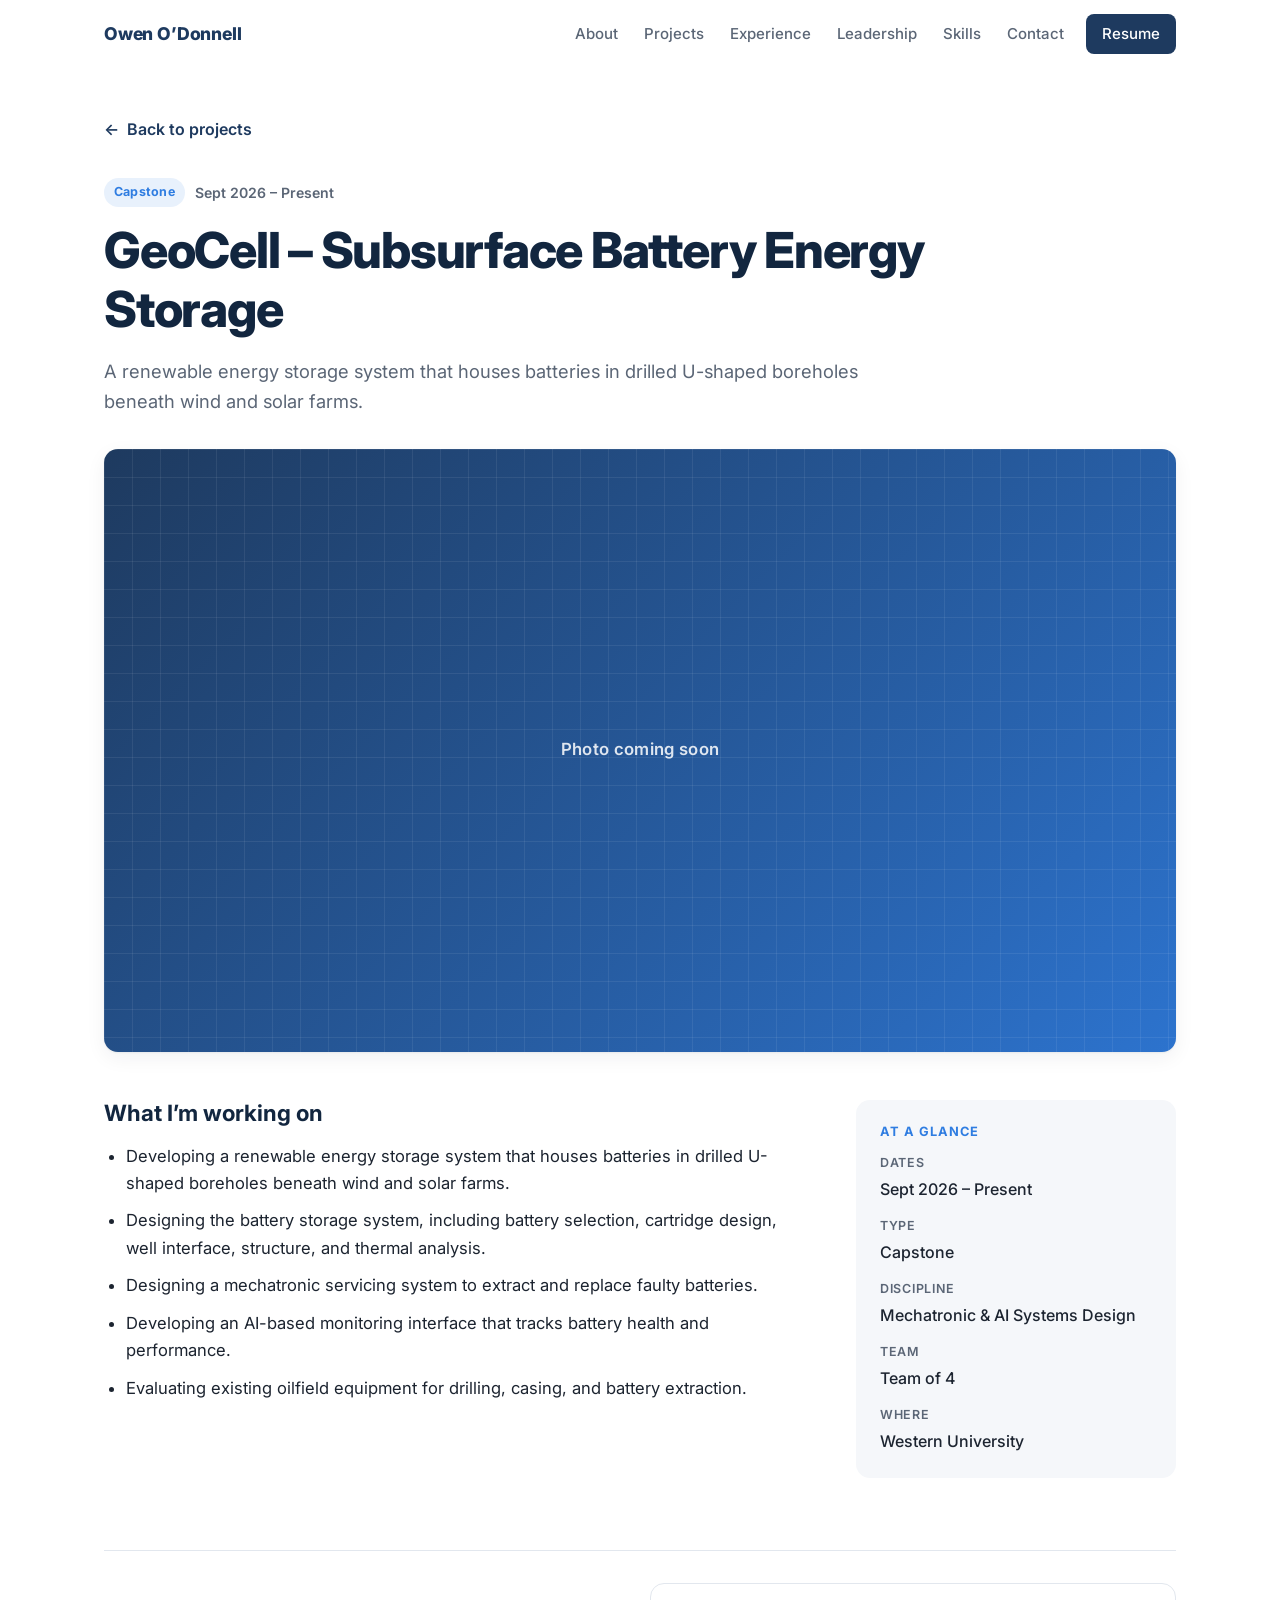
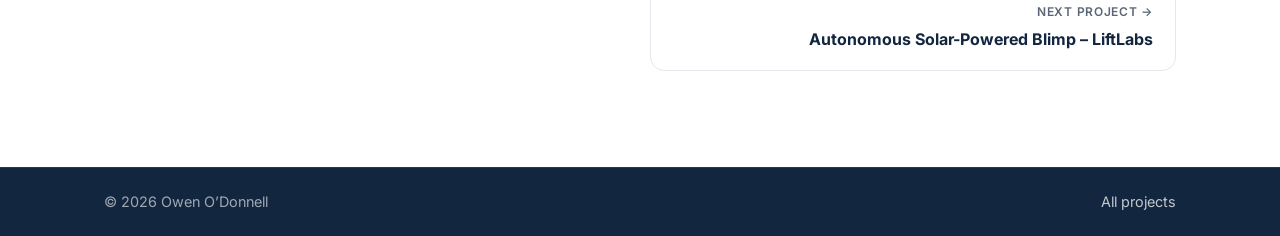
==== projects/geocell.html @ 009f23e2 "Redesign: robot-arm intro, project pages, experience timeline - Animated robot arm intro that spells" ====
<!DOCTYPE html>
<html lang="en">
<head>
  <meta charset="UTF-8">
  <meta name="viewport" content="width=device-width, initial-scale=1, viewport-fit=cover">
  <title>GeoCell – Subsurface Battery Energy Storage | Owen O’Donnell</title>
  <meta name="description" content="GeoCell: a renewable energy storage system that houses batteries in drilled U-shaped boreholes beneath wind and solar farms. Capstone project at Western University.">
  <link rel="canonical" href="https://owenodonnell.ca/projects/geocell.html">
  <link rel="icon" href="data:image/svg+xml,%3Csvg xmlns='http://www.w3.org/2000/svg' viewBox='0 0 64 64'%3E%3Crect width='64' height='64' rx='14' fill='%231e3a5f'/%3E%3Ctext x='50%25' y='54%25' dominant-baseline='middle' text-anchor='middle' font-family='Arial,sans-serif' font-weight='700' font-size='28' fill='%23fff'%3EO%3C/text%3E%3C/svg%3E">
  <link rel="preconnect" href="https://fonts.googleapis.com">
  <link rel="preconnect" href="https://fonts.gstatic.com" crossorigin>
  <link href="https://fonts.googleapis.com/css2?family=Inter:wght@400;500;600;700;800&display=swap" rel="stylesheet">
  <link rel="stylesheet" href="../styles.css">
  <script>document.documentElement.classList.add("js");</script>
</head>
<body>
  <a class="skip-link" href="#main">Skip to content</a>

  <header class="site-header">
    <nav class="nav container" aria-label="Primary">
      <a href="../index.html" class="nav-logo">Owen O’Donnell</a>
      <button class="nav-toggle" aria-expanded="false" aria-controls="nav-links" aria-label="Toggle menu">
        <span></span><span></span><span></span>
      </button>
      <ul class="nav-links" id="nav-links">
        <li><a href="../index.html#about">About</a></li>
        <li><a href="../index.html#projects">Projects</a></li>
        <li><a href="../index.html#experience">Experience</a></li>
        <li><a href="../index.html#leadership">Leadership</a></li>
        <li><a href="../index.html#skills">Skills</a></li>
        <li><a href="../index.html#contact">Contact</a></li>
        <li><a href="../resume.pdf" class="nav-cta" target="_blank" rel="noopener">Resume</a></li>
      </ul>
    </nav>
  </header>

  <main id="main" class="project-page">
    <div class="container">
      <a class="back-link" href="../index.html#projects"><span class="arrow" aria-hidden="true">←</span> Back to projects</a>

      <header class="project-head">
        <p class="eyebrow"><span class="badge">Capstone</span><span class="date">Sept 2026 – Present</span></p>
        <h1>GeoCell – Subsurface Battery Energy Storage</h1>
        <p class="lede">A renewable energy storage system that houses batteries in drilled U-shaped boreholes beneath wind and solar farms.</p>
      </header>

      <!-- Add a photo at images/geocell.jpg -->
      <div class="project-media project-hero-media">
        <img src="../images/geocell.jpg" alt="GeoCell subsurface battery energy storage project">
        <span class="placeholder-label">Photo coming soon</span>
      </div>

      <div class="project-detail-grid">
        <section class="project-detail-main">
          <h2>What I’m working on</h2>
          <ul>
            <li>Developing a renewable energy storage system that houses batteries in drilled U-shaped boreholes beneath wind and solar farms.</li>
            <li>Designing the battery storage system, including battery selection, cartridge design, well interface, structure, and thermal analysis.</li>
            <li>Designing a mechatronic servicing system to extract and replace faulty batteries.</li>
            <li>Developing an AI-based monitoring interface that tracks battery health and performance.</li>
            <li>Evaluating existing oilfield equipment for drilling, casing, and battery extraction.</li>
          </ul>
        </section>
        <aside class="project-facts">
          <h2>At a glance</h2>
          <dl>
            <div><dt>Dates</dt><dd>Sept 2026 – Present</dd></div>
            <div><dt>Type</dt><dd>Capstone</dd></div>
            <div><dt>Discipline</dt><dd>Mechatronic &amp; AI Systems Design</dd></div>
            <div><dt>Team</dt><dd>Team of 4</dd></div>
            <div><dt>Where</dt><dd>Western University</dd></div>
          </dl>
        </aside>
      </div>

      <nav class="project-pager" aria-label="More projects">
        <a class="pager-link next" href="liftlabs.html">
          <small>Next project →</small>
          <span>Autonomous Solar-Powered Blimp – LiftLabs</span>
        </a>
      </nav>
    </div>
  </main>

  <footer class="site-footer">
    <div class="container footer-inner">
      <p>&copy; <span id="year"></span> Owen O’Donnell</p>
      <a href="../index.html#projects">All projects</a>
    </div>
  </footer>

  <script src="../script.js"></script>
</body>
</html>
---- styles.css ----
/* ===== Tokens ===== */
:root {
  --navy: #1e3a5f;
  --navy-deep: #12263f;
  --ink: #0b1626;
  --accent: #2f7de1;
  --accent-bright: #4f9cf5;
  --accent-soft: #e8f1fc;
  --text: #1c2430;
  --muted: #5b6676;
  --bg: #ffffff;
  --bg-alt: #f5f7fa;
  --border: #e2e7ee;
  --radius: 14px;
  --shadow: 0 1px 2px rgba(16, 32, 56, 0.06), 0 6px 20px rgba(16, 32, 56, 0.06);
  --shadow-hover: 0 2px 4px rgba(16, 32, 56, 0.08), 0 14px 34px rgba(16, 32, 56, 0.12);
  --header-h: 68px;
  --max-w: 1120px;
  --mono: "JetBrains Mono", ui-monospace, "SFMono-Regular", Consolas, monospace;
}

/* ===== Base ===== */
*, *::before, *::after { box-sizing: border-box; }

html {
  scroll-behavior: smooth;
  scroll-padding-top: calc(var(--header-h) + 8px);
}

@media (prefers-reduced-motion: reduce) {
  html { scroll-behavior: auto; }
  *, *::before, *::after { transition: none !important; animation: none !important; }
}

body {
  margin: 0;
  font-family: "Inter", system-ui, -apple-system, "Segoe UI", Roboto, Arial, sans-serif;
  font-size: 1rem;
  line-height: 1.65;
  color: var(--text);
  background: var(--bg);
  -webkit-font-smoothing: antialiased;
}

img { max-width: 100%; display: block; }
a { color: var(--accent); text-decoration: none; }
a:hover { text-decoration: underline; }
h1, h2, h3 { line-height: 1.2; margin: 0; color: var(--navy-deep); }
ul { margin: 0; }

.container {
  width: 100%;
  max-width: var(--max-w);
  margin: 0 auto;
  padding-inline: 24px;
}

.sr-only {
  position: absolute !important;
  width: 1px; height: 1px;
  padding: 0; margin: -1px;
  overflow: hidden; clip: rect(0 0 0 0);
  white-space: nowrap; border: 0;
}

.skip-link {
  position: absolute;
  left: -999px;
  top: 8px;
  background: var(--navy);
  color: #fff;
  padding: 8px 14px;
  border-radius: 8px;
  z-index: 300;
}
.skip-link:focus { left: 8px; }

:focus-visible { outline: 3px solid var(--accent); outline-offset: 3px; border-radius: 4px; }

/* ===== Header / Nav ===== */
.site-header {
  position: fixed;
  top: 0; left: 0; right: 0;
  z-index: 100;
  padding-top: env(safe-area-inset-top, 0px);
  background: rgba(255, 255, 255, 0.88);
  backdrop-filter: saturate(180%) blur(12px);
  -webkit-backdrop-filter: saturate(180%) blur(12px);
  border-bottom: 1px solid transparent;
  transition: border-color 0.2s, box-shadow 0.2s, transform 0.35s ease, visibility 0.35s;
}
.site-header.scrolled {
  border-bottom-color: var(--border);
  box-shadow: 0 2px 12px rgba(16, 32, 56, 0.05);
}
/* On the home page the header stays out of the way until the intro is scrolled past */
html.js .has-intro .site-header:not(.is-visible) {
  transform: translateY(-105%);
  visibility: hidden;
}

.nav {
  height: var(--header-h);
  display: flex;
  align-items: center;
  justify-content: space-between;
}

.nav-logo {
  font-weight: 800;
  font-size: 1.1rem;
  color: var(--navy);
  letter-spacing: -0.01em;
}
.nav-logo:hover { text-decoration: none; }

.nav-links {
  list-style: none;
  display: flex;
  align-items: center;
  gap: 2px;
  padding: 0;
}
.nav-links a {
  display: block;
  padding: 8px 12px;
  border-radius: 8px;
  color: var(--muted);
  font-weight: 500;
  font-size: 0.94rem;
  transition: color 0.15s, background 0.15s;
}
.nav-links a:hover { color: var(--navy); background: var(--bg-alt); text-decoration: none; }
.nav-links a.active { color: var(--accent); background: var(--accent-soft); }
.nav-links a.nav-cta {
  margin-left: 8px;
  color: #fff;
  background: var(--navy);
  padding: 8px 16px;
}
.nav-links a.nav-cta:hover { background: var(--navy-deep); color: #fff; }

.nav-toggle {
  display: none;
  width: 44px;
  height: 44px;
  border: 0;
  background: transparent;
  cursor: pointer;
  padding: 10px;
  flex-direction: column;
  justify-content: center;
  gap: 5px;
}
.nav-toggle span {
  display: block;
  height: 2px;
  background: var(--navy);
  border-radius: 2px;
  transition: transform 0.25s, opacity 0.2s;
}
.nav-toggle[aria-expanded="true"] span:nth-child(1) { transform: translateY(7px) rotate(45deg); }
.nav-toggle[aria-expanded="true"] span:nth-child(2) { opacity: 0; }
.nav-toggle[aria-expanded="true"] span:nth-child(3) { transform: translateY(-7px) rotate(-45deg); }

/* ===== Buttons ===== */
.btn {
  display: inline-flex;
  align-items: center;
  justify-content: center;
  gap: 8px;
  padding: 12px 24px;
  border-radius: 10px;
  font-weight: 600;
  font-size: 0.98rem;
  border: 2px solid transparent;
  cursor: pointer;
  transition: transform 0.15s, box-shadow 0.15s, background 0.15s, color 0.15s, border-color 0.15s;
}
.btn:hover { text-decoration: none; transform: translateY(-2px); }
.btn-primary { background: var(--navy); color: #fff; box-shadow: 0 6px 18px rgba(30, 58, 95, 0.25); }
.btn-primary:hover { background: var(--navy-deep); }
.btn-outline { border-color: var(--navy); color: var(--navy); background: transparent; }
.btn-outline:hover { background: var(--navy); color: #fff; }
.btn-light { background: #fff; color: var(--navy); }
.btn-light:hover { box-shadow: 0 8px 20px rgba(0, 0, 0, 0.2); }
.btn-small {
  padding: 9px 16px;
  font-size: 0.9rem;
  border-color: var(--border);
  color: var(--navy);
  background: var(--bg);
}
.btn-small:hover { border-color: var(--navy); background: var(--navy); color: #fff; }

/* ===== Intro ===== */
.intro {
  position: relative;
  height: 100vh;
  height: 100svh;
  min-height: 540px;
  display: flex;
  flex-direction: column;
  overflow: hidden;
  color: #dbe6f4;
  background-color: var(--ink);
  background-image:
    radial-gradient(1000px 600px at 50% 35%, rgba(79, 156, 245, 0.10), transparent 70%),
    linear-gradient(rgba(143, 179, 224, 0.055) 1px, transparent 1px),
    linear-gradient(90deg, rgba(143, 179, 224, 0.055) 1px, transparent 1px);
  background-size: auto, 40px 40px, 40px 40px;
  background-position: center, center, center;
}

.intro-stage {
  position: relative;
  flex: 1;
  min-height: 0;
  padding: calc(56px + env(safe-area-inset-top, 0px)) 16px 0;
  display: flex;
}
#intro-svg { width: 100%; height: 100%; display: block; overflow: visible; }

.intro-fallback { display: none; }
html:not(.js) .intro-fallback {
  display: flex;
  flex-direction: column;
  justify-content: center;
  align-items: center;
  text-align: center;
  width: 100%;
}
html:not(.js) #intro-svg { display: none; }
.intro-fallback-name { font-size: clamp(2.6rem, 8vw, 5rem); font-weight: 800; color: #f2f6fb; margin: 0; letter-spacing: -0.02em; }
.intro-fallback-tag { color: #9fb6d3; margin: 12px 0 0; }

.intro-footer {
  flex: 0 0 auto;
  height: calc(118px + env(safe-area-inset-bottom, 0px));
  padding-bottom: env(safe-area-inset-bottom, 0px);
  display: flex;
  flex-direction: column;
  align-items: center;
  justify-content: center;
  gap: 10px;
  opacity: 0;
  transform: translateY(10px);
  pointer-events: none;
  transition: opacity 0.8s ease 0.5s, transform 0.8s ease 0.5s;
}
html:not(.js) .intro-footer,
.intro.is-done .intro-footer { opacity: 1; transform: none; pointer-events: auto; }

.intro-enter {
  display: inline-flex;
  align-items: center;
  padding: 11px 34px;
  border-radius: 999px;
  border: 1.5px solid rgba(159, 192, 236, 0.55);
  color: #eef4fb;
  font-weight: 600;
  letter-spacing: 0.14em;
  text-transform: uppercase;
  font-size: 0.82rem;
  transition: background 0.2s, border-color 0.2s, color 0.2s;
}
.intro-enter:hover { background: #eef4fb; color: var(--ink); border-color: #eef4fb; text-decoration: none; }
.intro-scroll {
  font-family: var(--mono);
  font-size: 0.72rem;
  letter-spacing: 0.2em;
  text-transform: uppercase;
  color: #6f8fb8;
  display: inline-flex;
  align-items: center;
  gap: 8px;
}
.chev {
  width: 8px; height: 8px;
  border-right: 1.5px solid currentColor;
  border-bottom: 1.5px solid currentColor;
  transform: rotate(45deg);
  animation: chev 1.6s ease-in-out infinite;
}
@keyframes chev {
  0%, 100% { transform: translateY(-2px) rotate(45deg); opacity: 0.5; }
  50% { transform: translateY(3px) rotate(45deg); opacity: 1; }
}

.intro-ctrl {
  position: absolute;
  z-index: 5;
  top: calc(18px + env(safe-area-inset-top, 0px));
  right: 18px;
  font: 500 0.78rem/1 var(--mono);
  letter-spacing: 0.08em;
  text-transform: uppercase;
  color: #9fb6d3;
  background: rgba(13, 27, 46, 0.6);
  border: 1px solid rgba(111, 143, 184, 0.35);
  border-radius: 999px;
  padding: 9px 14px;
  cursor: pointer;
  transition: color 0.2s, border-color 0.2s, opacity 0.3s;
}
.intro-ctrl:hover { color: #fff; border-color: rgba(159, 192, 236, 0.8); }
html:not(.js) .intro-ctrl { display: none; }
.intro.is-done .intro-skip { opacity: 0; pointer-events: none; }

.intro-hud {
  position: absolute;
  z-index: 4;
  top: calc(18px + env(safe-area-inset-top, 0px));
  left: 18px;
  font: 400 0.7rem/1.7 var(--mono);
  color: #5f7fa8;
  letter-spacing: 0.04em;
  pointer-events: none;
  transition: opacity 0.6s;
}
.intro-hud > div { display: flex; gap: 10px; }
.intro-hud .hud-title { color: #8fb3e0; margin-bottom: 4px; letter-spacing: 0.1em; }
.intro-hud .hud-k { width: 3.4em; color: #3f5f88; }
html:not(.js) .intro-hud { display: none; }

/* SVG parts */
.arm-link { fill: #172a44; stroke: #6d93c4; stroke-width: 1.5; }
.arm-link-center { stroke: #33557f; stroke-width: 1; stroke-dasharray: 3 6; }
.arm-joint { fill: var(--ink); stroke: #9cc0ec; stroke-width: 2; }
.arm-joint-core { fill: var(--accent-bright); }
.arm-body { fill: #1d3352; stroke: #6d93c4; stroke-width: 1.5; }
.arm-finger { fill: #c9d6e6; }
.arm-rail { fill: #13233a; stroke: #2f4b70; stroke-width: 1.5; }
.arm-tick { stroke: #2f4b70; stroke-width: 1; }
.arm-bolt { fill: #6d93c4; }
.tray-line { stroke: #2f4b70; stroke-width: 1.5; }
.tray-tick { stroke: #2f4b70; stroke-width: 1; }
.tray-label, .rail-label { font-family: var(--mono); font-size: 12px; fill: #3f5f88; letter-spacing: 0.12em; }
.tray-group { transition: opacity 1s ease; }
.intro.is-done .tray-group { opacity: 0.25; }

.intro-letter {
  font-family: "Inter", system-ui, -apple-system, "Segoe UI", Roboto, Arial, sans-serif;
  font-weight: 700;
  fill: #f2f6fb;
}
.intro-tagline {
  font-family: "Inter", system-ui, -apple-system, "Segoe UI", Roboto, Arial, sans-serif;
  font-weight: 500;
  fill: #9fb6d3;
  letter-spacing: 0.02em;
  opacity: 0;
  transition: opacity 0.9s ease 0.25s;
}
.intro.is-done .intro-tagline { opacity: 1; }
.intro-underline {
  stroke: var(--accent-bright);
  stroke-width: 2;
  stroke-dasharray: 1;
  stroke-dashoffset: 1;
  transition: stroke-dashoffset 0.9s cubic-bezier(.6, 0, .2, 1);
}
.intro-underline-tick { stroke: var(--accent-bright); stroke-width: 2; opacity: 0; transition: opacity 0.4s ease 0.7s; }
.intro.is-done .intro-underline { stroke-dashoffset: 0; }
.intro.is-done .intro-underline-tick { opacity: 1; }

/* ===== Sections ===== */
.section { padding-block: 96px; }
.section-alt { background: var(--bg-alt); }

.section-title {
  font-size: clamp(1.8rem, 4vw, 2.4rem);
  font-weight: 800;
  letter-spacing: -0.02em;
  margin-bottom: 44px;
  position: relative;
  padding-bottom: 14px;
}
.section-title::after {
  content: "";
  position: absolute;
  left: 0;
  bottom: 0;
  width: 52px;
  height: 4px;
  border-radius: 4px;
  background: var(--accent);
}

.date { font-size: 0.88rem; font-weight: 600; color: var(--muted); white-space: nowrap; }
.org { margin: 4px 0 0; color: var(--muted); font-style: italic; }

/* ===== About ===== */
.about-grid {
  display: grid;
  grid-template-columns: 1.2fr 1fr;
  gap: 48px;
  align-items: start;
}
.about-text p { margin: 0 0 18px; font-size: 1.08rem; }
.availability {
  display: inline-flex;
  align-items: center;
  gap: 10px;
  padding: 10px 16px;
  border-radius: 10px;
  background: #e9f7ef;
  border: 1px solid #bfe6cf;
  color: #17653a;
  font-weight: 600;
  font-size: 1rem !important;
}
.pulse {
  position: relative;
  width: 10px; height: 10px;
  border-radius: 50%;
  background: #22a35a;
  flex: 0 0 auto;
}
.pulse::after {
  content: "";
  position: absolute;
  inset: 0;
  border-radius: 50%;
  background: #22a35a;
  animation: pulse 2s ease-out infinite;
}
@keyframes pulse {
  0% { transform: scale(1); opacity: 0.6; }
  100% { transform: scale(2.6); opacity: 0; }
}
.about-actions { display: flex; flex-wrap: wrap; gap: 12px; margin-top: 26px; }
.about-facts { display: grid; gap: 20px; }
.fact-card {
  background: var(--bg);
  border: 1px solid var(--border);
  border-radius: var(--radius);
  padding: 24px;
  box-shadow: var(--shadow);
}
.fact-card h3 {
  font-size: 0.8rem;
  text-transform: uppercase;
  letter-spacing: 0.08em;
  color: var(--accent);
  margin-bottom: 10px;
}
.fact-card p { margin: 0 0 6px; }
.fact-card ul { padding-left: 18px; margin-top: 8px; color: var(--muted); }
.fact-card li + li { margin-top: 4px; }

/* ===== Projects (horizontal row) ===== */
.section-head {
  display: flex;
  justify-content: space-between;
  align-items: flex-end;
  gap: 16px;
  margin-bottom: 44px;
}
.section-head .section-title { margin-bottom: 0; }
.scroll-btns { display: flex; gap: 10px; }
.scroll-btn {
  width: 46px; height: 46px;
  border-radius: 50%;
  border: 1px solid var(--border);
  background: var(--bg);
  box-shadow: var(--shadow);
  display: grid;
  place-items: center;
  cursor: pointer;
  transition: background 0.15s, border-color 0.15s, opacity 0.2s, transform 0.15s;
}
.scroll-btn svg { width: 20px; height: 20px; fill: none; stroke: var(--navy); stroke-width: 2.2; stroke-linecap: round; stroke-linejoin: round; }
.scroll-btn:hover:not(:disabled) { background: var(--navy); border-color: var(--navy); transform: translateY(-1px); }
.scroll-btn:hover:not(:disabled) svg { stroke: #fff; }
.scroll-btn:disabled { opacity: 0.35; cursor: default; box-shadow: none; }

.project-track-wrap { position: relative; }
.project-track {
  --gutter: max(24px, calc((100vw - var(--max-w)) / 2 + 24px));
  display: flex;
  gap: 24px;
  overflow-x: auto;
  overscroll-behavior-x: contain;
  scroll-snap-type: x mandatory;
  scroll-padding-inline: var(--gutter);
  padding: 8px var(--gutter) 28px;
  scrollbar-width: none;
}
.project-track::-webkit-scrollbar { display: none; }
.project-track:focus-visible { outline-offset: -3px; }

.project-card {
  flex: 0 0 clamp(280px, 31vw, 360px);
  scroll-snap-align: start;
  display: flex;
  flex-direction: column;
  background: var(--bg);
  border: 1px solid var(--border);
  border-radius: var(--radius);
  overflow: hidden;
  box-shadow: var(--shadow);
  transition: transform 0.2s, box-shadow 0.2s;
}
.project-card:hover { transform: translateY(-4px); box-shadow: var(--shadow-hover); }

.project-media {
  position: relative;
  aspect-ratio: 16 / 10;
  background: linear-gradient(135deg, rgba(30, 58, 95, 0.95), rgba(47, 125, 225, 0.85)), var(--navy);
  overflow: hidden;
}
.project-media img {
  width: 100%;
  height: 100%;
  object-fit: cover;
  position: relative;
  z-index: 1;
}
.project-media .placeholder-label {
  position: absolute;
  inset: 0;
  display: flex;
  align-items: center;
  justify-content: center;
  color: rgba(255, 255, 255, 0.85);
  font-weight: 600;
  font-size: 0.95rem;
  letter-spacing: 0.02em;
  background-image:
    linear-gradient(rgba(255, 255, 255, 0.07) 1px, transparent 1px),
    linear-gradient(90deg, rgba(255, 255, 255, 0.07) 1px, transparent 1px);
  background-size: 28px 28px;
}
.project-media:not(.is-placeholder) .placeholder-label { display: none; }
.project-media.is-placeholder img { display: none; }

.project-body { padding: 22px 24px 24px; display: flex; flex-direction: column; gap: 10px; flex: 1; }
.project-meta { display: flex; align-items: center; justify-content: space-between; gap: 12px; flex-wrap: wrap; }
.project-body h3 { font-size: 1.15rem; }
.project-summary { margin: 0 0 6px; color: var(--muted); font-size: 0.95rem; flex: 1; }
.project-body .btn { align-self: flex-start; }

.badge {
  display: inline-block;
  padding: 4px 10px;
  border-radius: 999px;
  background: var(--accent-soft);
  color: var(--accent);
  font-size: 0.78rem;
  font-weight: 700;
  letter-spacing: 0.02em;
}
.badge-award { background: #fff4dc; color: #a46a00; }

/* ===== Experience with sticky timeline ===== */
.exp-layout {
  display: grid;
  grid-template-columns: 200px 1fr;
  gap: 48px;
  align-items: start;
}
.exp-rail {
  position: sticky;
  top: calc(var(--header-h) + 48px);
  padding-block: 8px;
}
.exp-track {
  position: relative;
  height: min(380px, 52vh);
  margin-left: 8px;
  border-left: 2px solid var(--border);
}
.exp-fill {
  position: absolute;
  left: -2px;
  top: 0;
  width: 2px;
  height: calc(var(--fill, 0) * 100%);
  background: var(--accent);
  transition: height 0.12s linear;
}
.exp-node {
  position: absolute;
  left: -1px;
  top: calc(var(--pos) * 100%);
  transform: translateY(-50%);
  display: flex;
  align-items: center;
  gap: 16px;
}
.exp-dot {
  flex: 0 0 auto;
  width: 16px; height: 16px;
  margin-left: -8px;
  border-radius: 50%;
  background: var(--bg);
  border: 2px solid var(--border);
  transition: border-color 0.3s, background 0.3s, transform 0.3s, box-shadow 0.3s;
}
.exp-node-label { display: flex; flex-direction: column; line-height: 1.3; color: var(--muted); transition: color 0.3s; }
.exp-node-label strong { font-size: 1.05rem; color: #9aa5b4; transition: color 0.3s; }
.exp-node-label span { font-size: 0.85rem; }
.exp-node.reached .exp-dot { border-color: var(--accent); }
.exp-node.active .exp-dot {
  background: var(--accent);
  border-color: var(--accent);
  transform: scale(1.25);
  box-shadow: 0 0 0 6px rgba(47, 125, 225, 0.15);
}
.exp-node.reached .exp-node-label strong { color: var(--navy); }
.exp-node.active .exp-node-label { color: var(--text); }
.exp-node.active .exp-node-label strong { color: var(--accent); }

.exp-list { display: grid; gap: 28px; }
.exp-card, .lead-card {
  background: var(--bg);
  border: 1px solid var(--border);
  border-radius: var(--radius);
  padding: 26px 28px;
  box-shadow: var(--shadow);
}
.exp-card { transition: border-color 0.3s, box-shadow 0.3s; }
.exp-card.active { border-color: rgba(47, 125, 225, 0.45); box-shadow: var(--shadow-hover); }
.exp-head {
  display: flex;
  justify-content: space-between;
  align-items: flex-start;
  gap: 16px;
  margin-bottom: 14px;
}
.exp-head.stacked { flex-direction: column; gap: 6px; }
.exp-head h3 { font-size: 1.15rem; }
.exp-card ul, .lead-card ul { padding-left: 20px; }
.exp-card li + li, .lead-card li + li { margin-top: 6px; }

/* ===== Leadership ===== */
.leadership-grid {
  display: grid;
  grid-template-columns: repeat(2, 1fr);
  gap: 28px;
}

/* ===== Skills ===== */
.skills-grid {
  display: grid;
  grid-template-columns: repeat(3, 1fr);
  gap: 28px;
}
.skill-group {
  background: var(--bg-alt);
  border-radius: var(--radius);
  padding: 26px;
}
.skill-group h3 { font-size: 1.05rem; margin-bottom: 16px; }
.chips {
  list-style: none;
  padding: 0;
  display: flex;
  flex-wrap: wrap;
  gap: 8px;
}
.chips li {
  padding: 6px 12px;
  border-radius: 8px;
  background: var(--bg);
  border: 1px solid var(--border);
  font-size: 0.9rem;
  font-weight: 500;
  color: var(--navy);
}

/* ===== Contact ===== */
.section-dark {
  background: linear-gradient(135deg, var(--navy-deep), var(--navy));
  color: #fff;
}
.section-dark .section-title { color: #fff; }
.contact-inner { text-align: center; }
.contact-inner .section-title { display: inline-block; }
.contact-inner .section-title::after { left: 50%; transform: translateX(-50%); background: #7fb3f5; }
.contact-lead { margin: -16px auto 36px; max-width: 540px; color: rgba(255, 255, 255, 0.8); font-size: 1.08rem; }
.contact-links {
  display: flex;
  justify-content: center;
  flex-wrap: wrap;
  gap: 20px;
  margin-bottom: 36px;
}
.contact-card {
  display: flex;
  flex-direction: column;
  align-items: center;
  gap: 6px;
  min-width: 260px;
  padding: 26px 30px;
  border-radius: var(--radius);
  background: rgba(255, 255, 255, 0.08);
  border: 1px solid rgba(255, 255, 255, 0.15);
  color: #fff;
  transition: background 0.2s, transform 0.2s;
}
.contact-card:hover { background: rgba(255, 255, 255, 0.14); transform: translateY(-3px); text-decoration: none; }
.contact-card svg { width: 28px; height: 28px; fill: #7fb3f5; margin-bottom: 4px; }
.contact-label { font-size: 0.8rem; text-transform: uppercase; letter-spacing: 0.1em; color: rgba(255, 255, 255, 0.65); }
.contact-value { font-weight: 600; font-size: 1.05rem; word-break: break-word; }

/* ===== Footer ===== */
.site-footer {
  background: var(--navy-deep);
  color: rgba(255, 255, 255, 0.6);
  font-size: 0.9rem;
  border-top: 1px solid rgba(255, 255, 255, 0.08);
}
.footer-inner {
  display: flex;
  justify-content: space-between;
  align-items: center;
  padding-block: 22px calc(22px + env(safe-area-inset-bottom, 0px));
  flex-wrap: wrap;
  gap: 10px;
}
.footer-inner p { margin: 0; }
.site-footer a { color: rgba(255, 255, 255, 0.75); }

/* ===== Project detail pages ===== */
.project-page { padding-top: calc(var(--header-h) + env(safe-area-inset-top, 0px)); }
.project-page .container { padding-block: 40px 96px; }
.back-link {
  display: inline-flex;
  align-items: center;
  gap: 8px;
  font-weight: 600;
  color: var(--navy);
  padding: 8px 14px 8px 10px;
  margin-left: -10px;
  border-radius: 8px;
  transition: background 0.15s;
}
.back-link:hover { background: var(--bg-alt); text-decoration: none; }
.back-link .arrow { transition: transform 0.15s; }
.back-link:hover .arrow { transform: translateX(-3px); }

.project-head { margin: 28px 0 32px; max-width: 820px; }
.eyebrow {
  display: flex;
  flex-wrap: wrap;
  align-items: center;
  gap: 10px;
  margin: 0 0 14px;
}
.project-head h1 {
  font-size: clamp(2rem, 5vw, 3.1rem);
  font-weight: 800;
  letter-spacing: -0.025em;
}
.lede { margin: 16px 0 0; font-size: 1.15rem; color: var(--muted); }

.project-hero-media {
  aspect-ratio: 16 / 9;
  border-radius: var(--radius);
  box-shadow: var(--shadow);
}
.project-hero-media .placeholder-label { font-size: 1.05rem; }

.project-detail-grid {
  display: grid;
  grid-template-columns: 1fr 320px;
  gap: 48px;
  margin-top: 48px;
  align-items: start;
}
.project-detail-main h2 { font-size: 1.4rem; margin-bottom: 16px; }
.project-detail-main ul { padding-left: 22px; font-size: 1.04rem; }
.project-detail-main li + li { margin-top: 10px; }

.project-facts {
  position: sticky;
  top: calc(var(--header-h) + 24px);
  background: var(--bg-alt);
  border-radius: var(--radius);
  padding: 24px;
}
.project-facts h2 {
  font-size: 0.8rem;
  text-transform: uppercase;
  letter-spacing: 0.08em;
  color: var(--accent);
  margin-bottom: 14px;
}
.project-facts dl { margin: 0; display: grid; gap: 14px; }
.project-facts dt { font-size: 0.78rem; font-weight: 600; text-transform: uppercase; letter-spacing: 0.06em; color: var(--muted); }
.project-facts dd { margin: 2px 0 0; font-weight: 500; color: var(--text); }

.project-pager {
  display: grid;
  grid-template-columns: 1fr 1fr;
  gap: 20px;
  margin-top: 72px;
  padding-top: 32px;
  border-top: 1px solid var(--border);
}
.pager-link {
  display: flex;
  flex-direction: column;
  gap: 4px;
  padding: 18px 22px;
  border: 1px solid var(--border);
  border-radius: var(--radius);
  color: var(--text);
  transition: border-color 0.15s, box-shadow 0.15s, transform 0.15s;
}
.pager-link:hover { border-color: var(--accent); box-shadow: var(--shadow); transform: translateY(-2px); text-decoration: none; }
.pager-link small { color: var(--muted); font-weight: 600; text-transform: uppercase; letter-spacing: 0.06em; font-size: 0.75rem; }
.pager-link span { font-weight: 700; color: var(--navy-deep); }
.pager-link.next { text-align: right; grid-column: 2; }

/* ===== Reveal animation ===== */
.reveal { opacity: 0; transform: translateY(18px); transition: opacity 0.6s ease, transform 0.6s ease; }
.reveal.visible { opacity: 1; transform: none; }

/* ===== Responsive ===== */
@media (max-width: 960px) {
  .about-grid { grid-template-columns: 1fr; gap: 32px; }
  .skills-grid { grid-template-columns: 1fr; }
  .leadership-grid { grid-template-columns: 1fr; }
  .project-detail-grid { grid-template-columns: 1fr; gap: 32px; }
  .project-facts { position: static; }
  .exp-layout { grid-template-columns: 160px 1fr; gap: 32px; }
}

@media (max-width: 760px) {
  .nav-toggle { display: flex; }
  .nav-links {
    position: absolute;
    top: calc(var(--header-h) + env(safe-area-inset-top, 0px));
    left: 0;
    right: 0;
    flex-direction: column;
    align-items: stretch;
    gap: 2px;
    padding: 10px 16px 18px;
    background: rgba(255, 255, 255, 0.98);
    border-bottom: 1px solid var(--border);
    box-shadow: 0 12px 24px rgba(16, 32, 56, 0.08);
    transform: translateY(-8px);
    opacity: 0;
    visibility: hidden;
    transition: opacity 0.2s, transform 0.2s, visibility 0.2s;
  }
  .nav-links.open { opacity: 1; transform: none; visibility: visible; }
  .nav-links a { padding: 12px 14px; font-size: 1rem; }
  .nav-links a.nav-cta { margin: 6px 0 0; text-align: center; }

  .section { padding-block: 72px; }
  .exp-head { flex-direction: column; gap: 4px; }
  .exp-card, .lead-card { padding: 22px; }

  /* Arrows give way to swiping on small screens */
  .scroll-btns { display: none; }
  .project-card { flex-basis: 82%; }

  /* Timeline becomes a sticky horizontal progress bar */
  .exp-layout { grid-template-columns: 1fr; gap: 20px; }
  .exp-rail {
    top: calc(var(--header-h) + env(safe-area-inset-top, 0px));
    z-index: 5;
    margin-inline: -24px;
    padding: 16px 48px 44px;
    background: rgba(255, 255, 255, 0.95);
    backdrop-filter: blur(8px);
    -webkit-backdrop-filter: blur(8px);
    border-bottom: 1px solid var(--border);
  }
  .exp-track {
    height: 2px;
    margin-left: 0;
    border-left: 0;
    background: var(--border);
  }
  .exp-fill {
    left: 0;
    top: 0;
    height: 2px;
    width: calc(var(--fill, 0) * 100%);
    transition: width 0.12s linear;
  }
  .exp-node {
    left: calc(var(--pos) * 100%);
    top: 1px;
    transform: translate(-50%, -50%);
    flex-direction: column;
    gap: 6px;
  }
  .exp-dot { margin-left: 0; width: 14px; height: 14px; }
  .exp-node-label {
    position: absolute;
    top: 22px;
    left: 50%;
    transform: translateX(-50%);
    align-items: center;
    text-align: center;
    white-space: nowrap;
  }
  .exp-node-label strong { font-size: 0.85rem; }
  .exp-node-label span { font-size: 0.72rem; }

  .project-pager { grid-template-columns: 1fr; }
  .pager-link.next { grid-column: auto; }
}

@media (max-width: 640px) {
  .intro-hud { display: none; }
}

@media (max-width: 480px) {
  .container { padding-inline: 18px; }
  .about-actions .btn { flex: 1 1 100%; }
  .contact-card { min-width: 0; width: 100%; }
  .project-body { padding: 20px; }
  .exp-rail { margin-inline: -18px; padding-inline: 44px; }
}
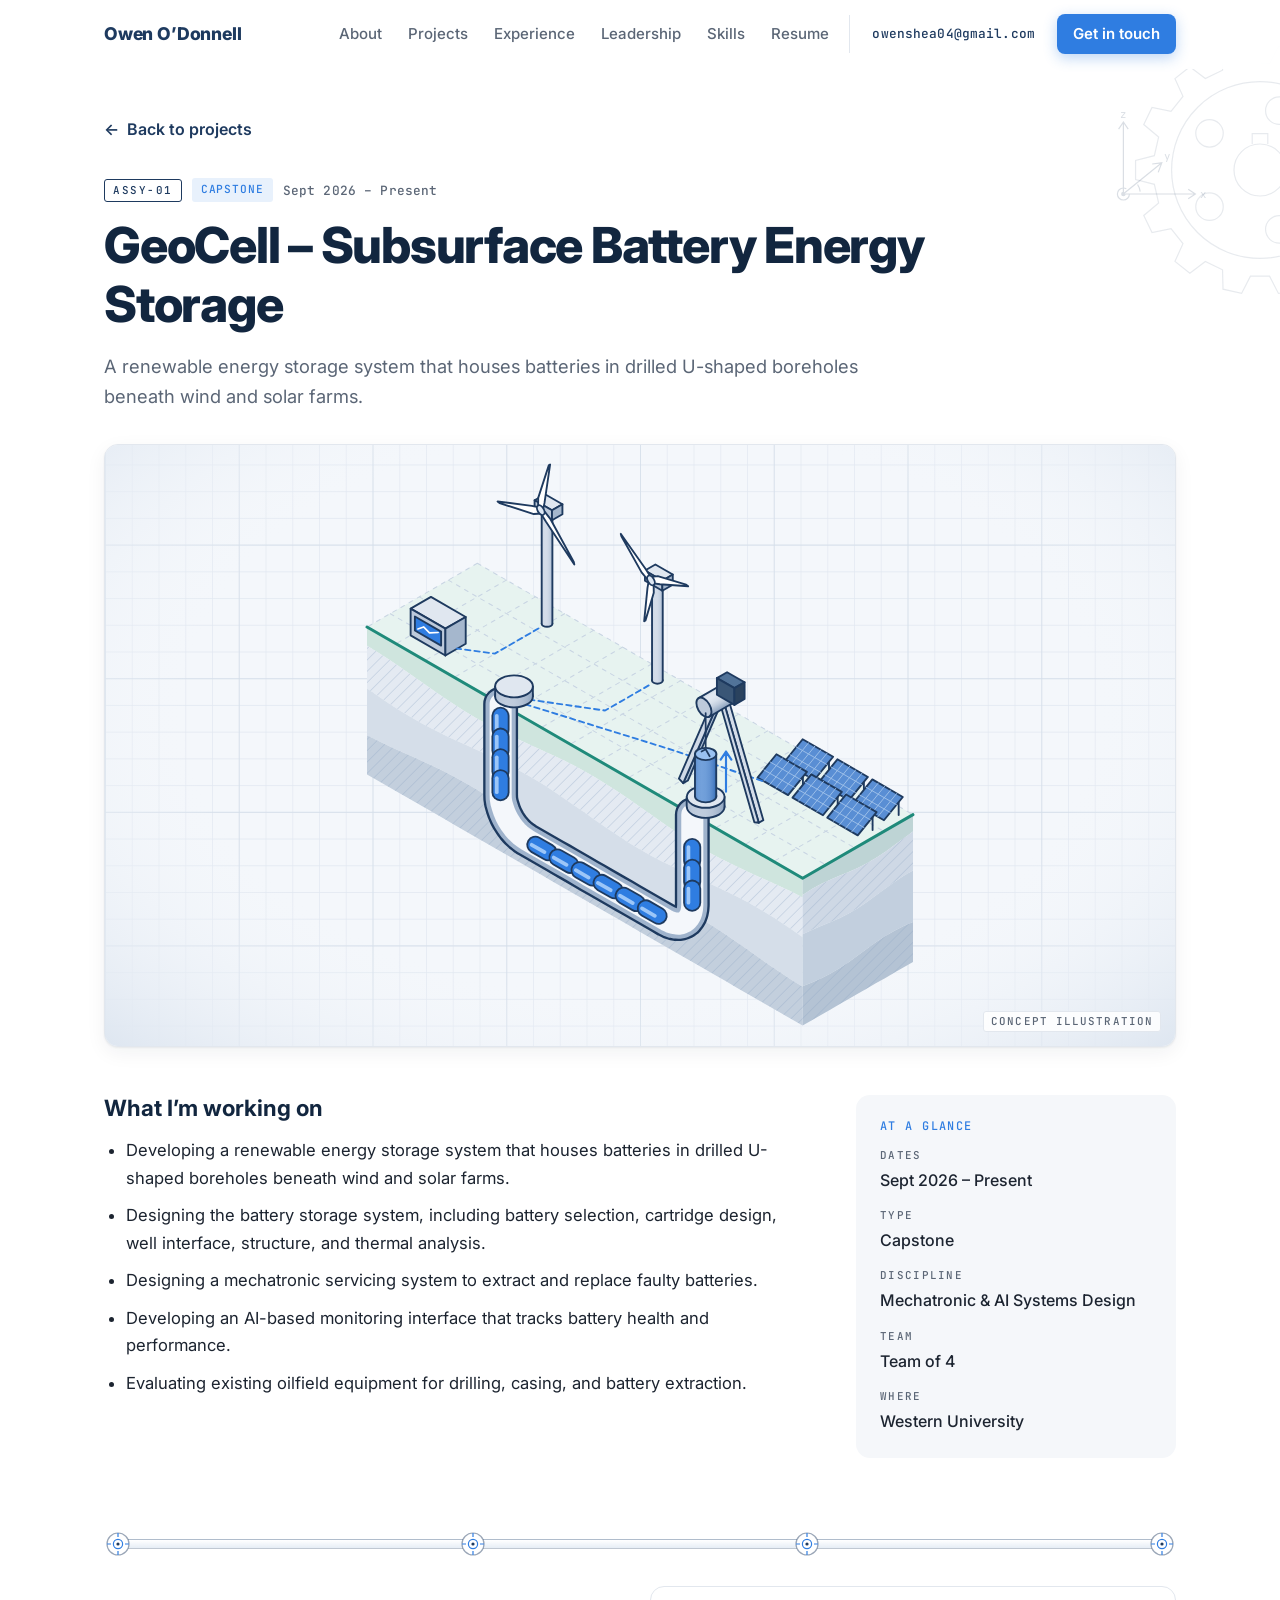
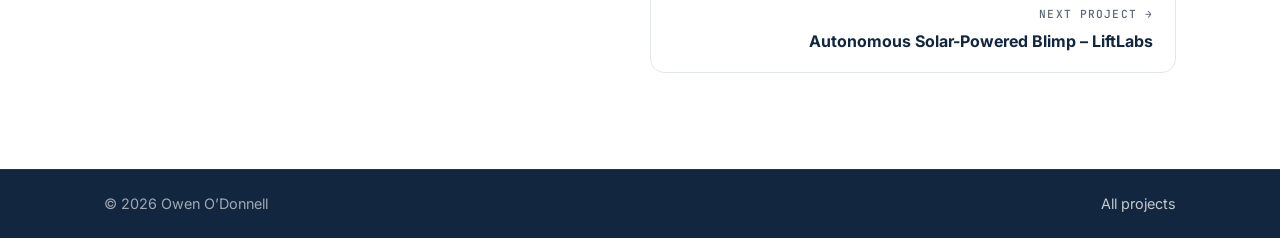
==== commit 8045d0a5: "Mechatronics theme, new intro sequence, project illustrations - Intro: arm picks and rotates the O, " ====
--- a/projects/geocell.html
+++ b/projects/geocell.html
@@ -9,12 +9,48 @@
   <link rel="icon" href="data:image/svg+xml,%3Csvg xmlns='http://www.w3.org/2000/svg' viewBox='0 0 64 64'%3E%3Crect width='64' height='64' rx='14' fill='%231e3a5f'/%3E%3Ctext x='50%25' y='54%25' dominant-baseline='middle' text-anchor='middle' font-family='Arial,sans-serif' font-weight='700' font-size='28' fill='%23fff'%3EO%3C/text%3E%3C/svg%3E">
   <link rel="preconnect" href="https://fonts.googleapis.com">
   <link rel="preconnect" href="https://fonts.gstatic.com" crossorigin>
-  <link href="https://fonts.googleapis.com/css2?family=Inter:wght@400;500;600;700;800&display=swap" rel="stylesheet">
+  <link href="https://fonts.googleapis.com/css2?family=Inter:wght@400;500;600;700;800&family=JetBrains+Mono:wght@400;500&display=swap" rel="stylesheet">
   <link rel="stylesheet" href="../styles.css">
   <script>document.documentElement.classList.add("js");</script>
 </head>
 <body>
   <a class="skip-link" href="#main">Skip to content</a>
+<svg class="sprite" aria-hidden="true" focusable="false" width="0" height="0" style="position:absolute;width:0;height:0;overflow:hidden">
+  <defs>
+    <symbol id="i-gear" viewBox="-50 -50 100 100"><g fill="none" stroke="currentColor" vector-effect="non-scaling-stroke"><path d="M40.63 -5.50 L47.86 -3.66 L47.86 3.66 L40.63 5.50 L38.99 12.67 L44.71 17.47 L41.53 24.06 L34.22 22.59 L29.63 28.33 L32.70 35.14 L26.98 39.70 L21.03 35.20 L14.41 38.39 L14.22 45.85 L7.08 47.47 L3.68 40.83 L-3.68 40.83 L-7.08 47.47 L-14.22 45.85 L-14.41 38.39 L-21.03 35.20 L-26.98 39.70 L-32.70 35.14 L-29.63 28.33 L-34.22 22.59 L-41.53 24.06 L-44.71 17.47 L-38.99 12.67 L-40.63 5.50 L-47.86 3.66 L-47.86 -3.66 L-40.63 -5.50 L-38.99 -12.67 L-44.71 -17.47 L-41.53 -24.06 L-34.22 -22.59 L-29.63 -28.33 L-32.70 -35.14 L-26.98 -39.70 L-21.03 -35.20 L-14.41 -38.39 L-14.22 -45.85 L-7.08 -47.47 L-3.68 -40.83 L3.68 -40.83 L7.08 -47.47 L14.22 -45.85 L14.41 -38.39 L21.03 -35.20 L26.98 -39.70 L32.70 -35.14 L29.63 -28.33 L34.22 -22.59 L41.53 -24.06 L44.71 -17.47 L38.99 -12.67Z" vector-effect="non-scaling-stroke"/><circle r="34" vector-effect="non-scaling-stroke"/><circle r="10" vector-effect="non-scaling-stroke"/><path d="M-3 -10V-14H3V-10" vector-effect="non-scaling-stroke"/><circle cx="24.00" cy="0.00" r="5.28" vector-effect="non-scaling-stroke"/><circle cx="7.42" cy="22.83" r="5.28" vector-effect="non-scaling-stroke"/><circle cx="-19.42" cy="14.11" r="5.28" vector-effect="non-scaling-stroke"/><circle cx="-19.42" cy="-14.11" r="5.28" vector-effect="non-scaling-stroke"/><circle cx="7.42" cy="-22.83" r="5.28" vector-effect="non-scaling-stroke"/></g></symbol>
+    <symbol id="i-gear-s" viewBox="-32 -32 64 64"><g fill="none" stroke="currentColor"><path d="M23.48 -4.99 L29.79 -3.55 L29.79 3.55 L23.48 4.99 L21.19 11.27 L25.10 16.43 L20.54 21.87 L14.78 18.91 L8.99 22.25 L8.67 28.72 L1.67 29.95 L-0.84 23.99 L-7.42 22.83 L-11.82 27.57 L-17.97 24.02 L-16.06 17.84 L-20.35 12.72 L-26.78 13.53 L-29.21 6.85 L-23.77 3.34 L-23.77 -3.34 L-29.21 -6.85 L-26.78 -13.53 L-20.35 -12.72 L-16.06 -17.84 L-17.97 -24.02 L-11.82 -27.57 L-7.42 -22.83 L-0.84 -23.99 L1.67 -29.95 L8.67 -28.72 L8.99 -22.25 L14.78 -18.91 L20.54 -21.87 L25.10 -16.43 L21.19 -11.27Z" vector-effect="non-scaling-stroke"/><circle r="17" vector-effect="non-scaling-stroke"/><circle r="6" vector-effect="non-scaling-stroke"/><path d="M-1.8 -6V-9H1.8V-6" vector-effect="non-scaling-stroke"/></g></symbol>
+    <symbol id="i-servo" viewBox="0 0 160 100"><g fill="none" stroke="currentColor">
+      <rect x="20" y="30" width="110" height="56" rx="4" vector-effect="non-scaling-stroke"/><rect x="4" y="40" width="142" height="10" rx="2" vector-effect="non-scaling-stroke"/>
+      <circle cx="12" cy="45" r="2.5" vector-effect="non-scaling-stroke"/><circle cx="138" cy="45" r="2.5" vector-effect="non-scaling-stroke"/>
+      <circle cx="50" cy="30" r="13" vector-effect="non-scaling-stroke"/><circle cx="50" cy="30" r="4" vector-effect="non-scaling-stroke"/>
+      <path d="M50 26 L118 20 Q124 30 118 40 L50 34" vector-effect="non-scaling-stroke"/><circle cx="72" cy="28.5" r="1.8" vector-effect="non-scaling-stroke"/><circle cx="88" cy="27.5" r="1.8" vector-effect="non-scaling-stroke"/><circle cx="104" cy="26.5" r="1.8" vector-effect="non-scaling-stroke"/>
+      <path d="M130 70 C146 70 146 92 160 92 M130 76 C142 76 142 98 160 98" vector-effect="non-scaling-stroke"/>
+      <path d="M30 76 H70" stroke-dasharray="3 3" vector-effect="non-scaling-stroke"/></g></symbol>
+    <symbol id="i-frame" viewBox="-12 -70 100 84"><g fill="none" stroke="currentColor">
+      <path class="ax" d="M0 0 H60 M54 -4 L60 0 L54 4" pathLength="1" vector-effect="non-scaling-stroke"/>
+      <path class="ax" d="M0 0 V-60 M-4 -54 L0 -60 L4 -54" pathLength="1" vector-effect="non-scaling-stroke"/>
+      <path class="ax" d="M0 0 L-0.1 0 L32 -26 M24 -25 L32 -26 L29 -18" pathLength="1" vector-effect="non-scaling-stroke"/>
+      <circle r="5" pathLength="1" vector-effect="non-scaling-stroke"/><circle r="1.4" fill="currentColor" pathLength="1" vector-effect="non-scaling-stroke"/>
+      <path d="M14 -2 A14 14 0 0 0 11 -9" pathLength="1" vector-effect="non-scaling-stroke"/></g>
+      <g fill="currentColor" font-family="JetBrains Mono, ui-monospace, monospace" font-size="9"><text x="64" y="3">x</text><text x="-3" y="-63">z</text><text x="34" y="-28">y</text></g></symbol>
+    <symbol id="i-linkage" viewBox="0 0 200 120"><g fill="none" stroke="currentColor">
+      <path d="M20 100 L170 100" vector-effect="non-scaling-stroke"/><path d="M24 100 l-8 10 M44 100 l-8 10 M64 100 l-8 10 M84 100 l-8 10 M104 100 l-8 10 M124 100 l-8 10 M144 100 l-8 10 M164 100 l-8 10" vector-effect="non-scaling-stroke"/>
+      <path d="M40 100 L62 36 L150 26 L140 100" vector-effect="non-scaling-stroke"/>
+      <circle cx="40" cy="100" r="5" vector-effect="non-scaling-stroke"/><circle cx="62" cy="36" r="5" vector-effect="non-scaling-stroke"/><circle cx="150" cy="26" r="5" vector-effect="non-scaling-stroke"/><circle cx="140" cy="100" r="5" vector-effect="non-scaling-stroke"/>
+      <path d="M106 31 L118 -2" stroke-dasharray="3 3" vector-effect="non-scaling-stroke"/><circle cx="106" cy="31" r="2.5" fill="currentColor" vector-effect="non-scaling-stroke"/>
+      <path d="M52 88 A16 16 0 0 1 40 84" vector-effect="non-scaling-stroke"/></g></symbol>
+    <symbol id="i-chain" viewBox="0 0 220 150"><g fill="none" stroke="currentColor">
+      <rect x="10" y="128" width="50" height="12" vector-effect="non-scaling-stroke" pathLength="1"/><path d="M35 128 V112" vector-effect="non-scaling-stroke" pathLength="1"/>
+      <path d="M35 112 L95 52 L175 70" stroke-width="2" vector-effect="non-scaling-stroke" pathLength="1"/>
+      <circle cx="35" cy="112" r="7" vector-effect="non-scaling-stroke" pathLength="1"/><circle cx="95" cy="52" r="7" vector-effect="non-scaling-stroke" pathLength="1"/><circle cx="175" cy="70" r="5" vector-effect="non-scaling-stroke" pathLength="1"/>
+      <path class="ax" d="M35 112 h26 M35 112 v-26" pathLength="1" vector-effect="non-scaling-stroke"/>
+      <path class="ax" d="M95 52 l22 5 M95 52 l-5 22" pathLength="1" vector-effect="non-scaling-stroke"/>
+      <path class="ax" d="M175 70 l18 4 M175 70 l-4 18" pathLength="1" vector-effect="non-scaling-stroke"/>
+      <path d="M55 112 A20 20 0 0 0 49 98" vector-effect="non-scaling-stroke" pathLength="1"/><path d="M112 56 A17 17 0 0 0 107 40" vector-effect="non-scaling-stroke" pathLength="1"/>
+      <path d="M175 70 L200 64 M175 70 L198 80" stroke-dasharray="2 3" vector-effect="non-scaling-stroke" pathLength="1"/></g>
+      <g fill="currentColor" font-family="JetBrains Mono, ui-monospace, monospace" font-size="8"><text x="58" y="96">θ1</text><text x="114" y="38">θ2</text><text x="20" y="148" font-size="7">BASE</text></g></symbol>
+  </defs>
+</svg>
 
   <header class="site-header">
     <nav class="nav container" aria-label="Primary">
@@ -28,26 +64,29 @@
         <li><a href="../index.html#experience">Experience</a></li>
         <li><a href="../index.html#leadership">Leadership</a></li>
         <li><a href="../index.html#skills">Skills</a></li>
-        <li><a href="../index.html#contact">Contact</a></li>
-        <li><a href="../resume.pdf" class="nav-cta" target="_blank" rel="noopener">Resume</a></li>
+        <li><a href="../resume.pdf" target="_blank" rel="noopener">Resume</a></li>
+        <li class="nav-email-item"><a class="nav-email" href="mailto:owenshea04@gmail.com">owenshea04@gmail.com</a></li>
+        <li><a href="../index.html#contact" class="nav-cta">Get in touch</a></li>
       </ul>
     </nav>
   </header>
 
   <main id="main" class="project-page">
+    <div class="deco" aria-hidden="true"><svg class="d d-frame" style="top:110px;right:4%;width:120px"><use href="#i-frame"/></svg><svg class="d d-gear spin-slow" style="top:40px;right:-110px;width:260px"><use href="#i-gear"/></svg></div>
     <div class="container">
       <a class="back-link" href="../index.html#projects"><span class="arrow" aria-hidden="true">←</span> Back to projects</a>
 
       <header class="project-head">
-        <p class="eyebrow"><span class="badge">Capstone</span><span class="date">Sept 2026 – Present</span></p>
+        <p class="eyebrow"><span class="part-no part-no-inline">ASSY-01</span><span class="badge">Capstone</span><span class="date">Sept 2026 – Present</span></p>
         <h1>GeoCell – Subsurface Battery Energy Storage</h1>
         <p class="lede">A renewable energy storage system that houses batteries in drilled U-shaped boreholes beneath wind and solar farms.</p>
       </header>
 
       <!-- Add a photo at images/geocell.jpg -->
       <div class="project-media project-hero-media">
-        <img src="../images/geocell.jpg" alt="GeoCell subsurface battery energy storage project">
-        <span class="placeholder-label">Photo coming soon</span>
+        <img class="illus" src="../images/illustrations/geocell.svg" alt="Concept illustration: ground cutaway with a U-shaped borehole of battery cartridges beneath wind turbines and solar panels, with a gantry lifting one cartridge out">
+        <img class="photo" src="../images/geocell.jpg" alt="GeoCell subsurface battery energy storage project">
+        <span class="illus-label">Concept illustration</span>
       </div>
 
       <div class="project-detail-grid">
@@ -73,6 +112,7 @@
         </aside>
       </div>
 
+      <div class="linkage linkage-inline" aria-hidden="true"><span class="link-bar"></span><svg class="joint" style="--x:0%" viewBox="-14 -14 28 28"><circle class="j-ring" r="11"/><g class="j-rot"><circle r="4.6"/><path d="M0 -11V-7M0 7V11M-11 0H-7M7 0H11"/></g><circle class="j-pin" r="1.6"/></svg><svg class="joint rev" style="--x:34%" viewBox="-14 -14 28 28"><circle class="j-ring" r="11"/><g class="j-rot"><circle r="4.6"/><path d="M0 -11V-7M0 7V11M-11 0H-7M7 0H11"/></g><circle class="j-pin" r="1.6"/></svg><svg class="joint" style="--x:66%" viewBox="-14 -14 28 28"><circle class="j-ring" r="11"/><g class="j-rot"><circle r="4.6"/><path d="M0 -11V-7M0 7V11M-11 0H-7M7 0H11"/></g><circle class="j-pin" r="1.6"/></svg><svg class="joint rev" style="--x:100%" viewBox="-14 -14 28 28"><circle class="j-ring" r="11"/><g class="j-rot"><circle r="4.6"/><path d="M0 -11V-7M0 7V11M-11 0H-7M7 0H11"/></g><circle class="j-pin" r="1.6"/></svg></div>
       <nav class="project-pager" aria-label="More projects">
         <a class="pager-link next" href="liftlabs.html">
           <small>Next project →</small>
--- a/styles.css
+++ b/styles.css
@@ -132,13 +132,31 @@
 }
 .nav-links a:hover { color: var(--navy); background: var(--bg-alt); text-decoration: none; }
 .nav-links a.active { color: var(--accent); background: var(--accent-soft); }
+.nav-email-item {
+  margin-left: 6px;
+  padding-left: 10px;
+  border-left: 1px solid var(--border);
+}
+.nav-links a.nav-email {
+  font-family: var(--mono);
+  font-size: 0.8rem;
+  letter-spacing: 0.01em;
+  color: var(--navy);
+}
 .nav-links a.nav-cta {
   margin-left: 8px;
   color: #fff;
-  background: var(--navy);
+  background: var(--accent);
   padding: 8px 16px;
-}
-.nav-links a.nav-cta:hover { background: var(--navy-deep); color: #fff; }
+  font-weight: 600;
+  box-shadow: 0 4px 14px rgba(47, 125, 225, 0.32);
+}
+.nav-links a.nav-cta:hover { background: #2368c4; color: #fff; }
+
+/* The email only fits on wide screens; the mobile menu shows it again */
+@media (min-width: 901px) and (max-width: 1139px) {
+  .nav-email-item { display: none; }
+}
 
 .nav-toggle {
   display: none;
@@ -192,6 +210,10 @@
   background: var(--bg);
 }
 .btn-small:hover { border-color: var(--navy); background: var(--navy); color: #fff; }
+.btn-hero { background: #eef4fb; color: var(--ink); }
+.btn-hero:hover { background: #fff; box-shadow: 0 8px 24px rgba(79, 156, 245, 0.28); }
+.btn-hero-ghost { border-color: rgba(159, 192, 236, 0.5); color: #eef4fb; background: rgba(13, 27, 46, 0.4); }
+.btn-hero-ghost:hover { border-color: #eef4fb; }
 
 /* ===== Intro ===== */
 .intro {
@@ -213,12 +235,15 @@
 }
 
 .intro-stage {
+  --stage-top: calc(56px + env(safe-area-inset-top, 0px));
   position: relative;
   flex: 1;
   min-height: 0;
-  padding: calc(56px + env(safe-area-inset-top, 0px)) 16px 0;
-  display: flex;
-}
+  padding: var(--stage-top) 16px 0;
+  display: flex;
+}
+html.js .intro-stage { container-type: size; }
+html:not(.js) .intro-stage { flex-direction: column; justify-content: center; gap: 28px; }
 #intro-svg { width: 100%; height: 100%; display: block; overflow: visible; }
 
 .intro-fallback { display: none; }
@@ -236,35 +261,55 @@
 
 .intro-footer {
   flex: 0 0 auto;
-  height: calc(118px + env(safe-area-inset-bottom, 0px));
+  height: calc(64px + env(safe-area-inset-bottom, 0px));
   padding-bottom: env(safe-area-inset-bottom, 0px);
   display: flex;
+  align-items: center;
+  justify-content: center;
+  opacity: 0;
+  pointer-events: none;
+  transition: opacity 0.8s ease 0.6s;
+}
+html:not(.js) .intro-footer,
+.intro.is-done .intro-footer { opacity: 1; pointer-events: auto; }
+
+/* Hero status + buttons. With JS it is pinned just under the SVG tagline. */
+.intro-cta {
+  display: flex;
   flex-direction: column;
   align-items: center;
-  justify-content: center;
-  gap: 10px;
+  gap: 18px;
+  padding: 0 16px;
+  text-align: center;
   opacity: 0;
   transform: translateY(10px);
   pointer-events: none;
-  transition: opacity 0.8s ease 0.5s, transform 0.8s ease 0.5s;
-}
-html:not(.js) .intro-footer,
-.intro.is-done .intro-footer { opacity: 1; transform: none; pointer-events: auto; }
-
-.intro-enter {
-  display: inline-flex;
-  align-items: center;
-  padding: 11px 34px;
-  border-radius: 999px;
-  border: 1.5px solid rgba(159, 192, 236, 0.55);
-  color: #eef4fb;
-  font-weight: 600;
-  letter-spacing: 0.14em;
-  text-transform: uppercase;
-  font-size: 0.82rem;
-  transition: background 0.2s, border-color 0.2s, color 0.2s;
-}
-.intro-enter:hover { background: #eef4fb; color: var(--ink); border-color: #eef4fb; text-decoration: none; }
+  transition: opacity 0.7s ease 0.3s, transform 0.7s ease 0.3s;
+}
+/* Same scale the SVG uses (preserveAspectRatio "meet"), so the block tracks the tagline at any size */
+html.js .intro-cta {
+  --s: min(100cqw / var(--vb-w, 1200), 100cqh / var(--vb-h, 700));
+  position: absolute;
+  z-index: 3;
+  left: 0;
+  right: 0;
+  top: calc(var(--stage-top) + (100cqh - var(--vb-h, 700) * var(--s)) / 2 + var(--cta-y, 350) * var(--s));
+}
+html:not(.js) .intro-cta,
+.intro.is-done .intro-cta { opacity: 1; transform: none; pointer-events: auto; }
+.intro-status {
+  max-width: 46em;
+  margin: 0;
+  font: 500 0.8rem/1.5 var(--mono);
+  letter-spacing: 0.05em;
+  color: #b4c7df;
+}
+.intro-status .pulse { display: inline-block; vertical-align: 0.05em; margin-right: 10px; width: 8px; height: 8px; background: #3ccf7f; }
+.intro-status .pulse::after { background: #3ccf7f; }
+.intro-actions { display: flex; flex-wrap: wrap; justify-content: center; gap: 12px; }
+.intro-actions .btn { padding: 11px 24px; font-size: 0.95rem; }
+
+.intro-scroll:hover { color: #b4c7df; text-decoration: none; }
 .intro-scroll {
   font-family: var(--mono);
   font-size: 0.72rem;
@@ -337,13 +382,28 @@
 .tray-tick { stroke: #2f4b70; stroke-width: 1; }
 .tray-label, .rail-label { font-family: var(--mono); font-size: 12px; fill: #3f5f88; letter-spacing: 0.12em; }
 .tray-group { transition: opacity 1s ease; }
-.intro.is-done .tray-group { opacity: 0.25; }
+.intro.is-done .tray-group { opacity: 0; }
+.fixture { fill: #13233a; stroke: #2f4b70; stroke-width: 1.5; }
+.axis-x { stroke: #4f9cf5; stroke-width: 1.4; opacity: 0.75; }
+.axis-y { stroke: #3ccf9f; stroke-width: 1.4; opacity: 0.6; }
+.axis-tip-x { fill: #4f9cf5; opacity: 0.75; }
+.axis-tip-y { fill: #3ccf9f; opacity: 0.6; }
+.rot-arc { fill: none; stroke: #4f9cf5; stroke-width: 1.4; stroke-dasharray: 4 3; }
+.rot-label { font-family: var(--mono); font-size: 13px; fill: #8fb3e0; letter-spacing: 0.06em; }
+.rot-group { opacity: 0; transition: opacity 0.25s ease; }
+.rot-group.on { opacity: 1; }
+.arm-beam { stroke: #4f9cf5; stroke-width: 1.5; opacity: 0; }
+.arm-beam-glow { stroke: #4f9cf5; stroke-width: 10; opacity: 0; }
+.arm-beam.on { opacity: 0.85; }
+.arm-beam-glow.on { opacity: 0.16; }
 
 .intro-letter {
   font-family: "Inter", system-ui, -apple-system, "Segoe UI", Roboto, Arial, sans-serif;
   font-weight: 700;
   fill: #f2f6fb;
-}
+  transition: fill 0.7s ease;
+}
+.intro-letter.hot { fill: #6fb0ff; transition: none; }
 .intro-tagline {
   font-family: "Inter", system-ui, -apple-system, "Segoe UI", Roboto, Arial, sans-serif;
   font-weight: 500;
@@ -366,28 +426,47 @@
 
 /* ===== Sections ===== */
 .section { padding-block: 96px; }
-.section-alt { background: var(--bg-alt); }
-
+.section-alt { background-color: var(--bg-alt); }
+
+/* Faint blueprint grid: minor 24px, major 120px */
+.bp-grid {
+  --grid-minor: rgba(30, 58, 95, 0.035);
+  --grid-major: rgba(30, 58, 95, 0.06);
+  background-image:
+    linear-gradient(var(--grid-major) 1px, transparent 1px),
+    linear-gradient(90deg, var(--grid-major) 1px, transparent 1px),
+    linear-gradient(var(--grid-minor) 1px, transparent 1px),
+    linear-gradient(90deg, var(--grid-minor) 1px, transparent 1px);
+  background-size: 120px 120px, 120px 120px, 24px 24px, 24px 24px;
+  background-position: center top;
+}
+
+/* Section headings: small sheet reference + a dimension line with end ticks */
 .section-title {
+  --dim: rgba(47, 125, 225, 0.75);
+  width: fit-content;
+  max-width: 100%;
   font-size: clamp(1.8rem, 4vw, 2.4rem);
   font-weight: 800;
   letter-spacing: -0.02em;
   margin-bottom: 44px;
   position: relative;
-  padding-bottom: 14px;
+  padding-bottom: 18px;
 }
 .section-title::after {
   content: "";
   position: absolute;
   left: 0;
+  right: 0;
   bottom: 0;
-  width: 52px;
-  height: 4px;
-  border-radius: 4px;
-  background: var(--accent);
-}
-
-.date { font-size: 0.88rem; font-weight: 600; color: var(--muted); white-space: nowrap; }
+  height: 9px;
+  background:
+    linear-gradient(var(--dim), var(--dim)) left center / 100% 1px no-repeat,
+    linear-gradient(var(--dim), var(--dim)) left center / 1px 100% no-repeat,
+    linear-gradient(var(--dim), var(--dim)) right center / 1px 100% no-repeat;
+}
+
+.date { font-family: var(--mono); font-size: 0.8rem; font-weight: 500; letter-spacing: 0.01em; color: var(--muted); white-space: nowrap; }
 .org { margin: 4px 0 0; color: var(--muted); font-style: italic; }
 
 /* ===== About ===== */
@@ -439,12 +518,45 @@
   box-shadow: var(--shadow);
 }
 .fact-card h3 {
-  font-size: 0.8rem;
+  font: 500 0.74rem/1.2 var(--mono);
   text-transform: uppercase;
-  letter-spacing: 0.08em;
+  letter-spacing: 0.12em;
   color: var(--accent);
   margin-bottom: 10px;
 }
+
+/* Title block, styled like the corner of an engineering drawing */
+.title-block {
+  background: var(--bg);
+  border: 1.5px solid var(--navy);
+  box-shadow: var(--shadow);
+}
+.tb-head {
+  display: flex;
+  justify-content: space-between;
+  align-items: center;
+  gap: 12px;
+  padding: 11px 16px;
+  border-bottom: 1.5px solid var(--navy);
+}
+.tb-name { font-weight: 800; font-size: 0.92rem; letter-spacing: 0.06em; text-transform: uppercase; color: var(--navy-deep); }
+.tb-ref { font: 500 0.68rem/1 var(--mono); letter-spacing: 0.14em; color: var(--muted); white-space: nowrap; }
+.title-block dl { margin: 0; }
+.title-block dl > div {
+  display: grid;
+  grid-template-columns: 116px 1fr;
+  border-bottom: 1px solid #cfd8e4;
+}
+.title-block dl > div:last-child { border-bottom: 0; }
+.title-block dt {
+  padding: 12px 16px;
+  border-right: 1px solid #cfd8e4;
+  font: 500 0.68rem/1.5 var(--mono);
+  letter-spacing: 0.14em;
+  text-transform: uppercase;
+  color: var(--muted);
+}
+.title-block dd { margin: 0; padding: 10px 16px; font-weight: 600; font-size: 0.95rem; color: var(--text); }
 .fact-card p { margin: 0 0 6px; }
 .fact-card ul { padding-left: 18px; margin-top: 8px; color: var(--muted); }
 .fact-card li + li { margin-top: 4px; }
@@ -507,110 +619,286 @@
 .project-media {
   position: relative;
   aspect-ratio: 16 / 10;
-  background: linear-gradient(135deg, rgba(30, 58, 95, 0.95), rgba(47, 125, 225, 0.85)), var(--navy);
+  background: #f4f7fb;
+  border-bottom: 1px solid var(--border);
   overflow: hidden;
 }
 .project-media img {
+  position: absolute;
+  inset: 0;
   width: 100%;
   height: 100%;
   object-fit: cover;
-  position: relative;
-  z-index: 1;
-}
-.project-media .placeholder-label {
-  position: absolute;
-  inset: 0;
-  display: flex;
-  align-items: center;
-  justify-content: center;
-  color: rgba(255, 255, 255, 0.85);
-  font-weight: 600;
-  font-size: 0.95rem;
-  letter-spacing: 0.02em;
-  background-image:
-    linear-gradient(rgba(255, 255, 255, 0.07) 1px, transparent 1px),
-    linear-gradient(90deg, rgba(255, 255, 255, 0.07) 1px, transparent 1px);
-  background-size: 28px 28px;
-}
-.project-media:not(.is-placeholder) .placeholder-label { display: none; }
-.project-media.is-placeholder img { display: none; }
+}
+/* A real photo at images/<name>.jpg replaces the concept illustration once it loads */
+.project-media .photo { opacity: 0; transition: opacity 0.4s ease; }
+.project-media.has-photo .photo { opacity: 1; }
+.project-media.has-photo .illus,
+.project-media.has-photo .illus-label { visibility: hidden; }
+.illus-label {
+  position: absolute;
+  z-index: 2;
+  right: 10px;
+  bottom: 10px;
+  padding: 4px 7px;
+  font: 500 0.62rem/1 var(--mono);
+  letter-spacing: 0.1em;
+  text-transform: uppercase;
+  color: var(--muted);
+  background: rgba(255, 255, 255, 0.85);
+  border: 1px solid var(--border);
+  border-radius: 3px;
+}
+
+.part-no {
+  display: inline-block;
+  font: 500 0.68rem/1 var(--mono);
+  letter-spacing: 0.14em;
+  white-space: nowrap;
+}
+.project-media .part-no {
+  position: absolute;
+  z-index: 2;
+  top: 12px;
+  left: 12px;
+  padding: 6px 8px;
+  color: #fff;
+  background: rgba(11, 22, 38, 0.55);
+  border: 1px solid rgba(255, 255, 255, 0.35);
+  border-radius: 3px;
+}
+.part-no-inline {
+  padding: 5px 8px;
+  color: var(--navy);
+  border: 1px solid var(--navy);
+  border-radius: 3px;
+}
 
 .project-body { padding: 22px 24px 24px; display: flex; flex-direction: column; gap: 10px; flex: 1; }
 .project-meta { display: flex; align-items: center; justify-content: space-between; gap: 12px; flex-wrap: wrap; }
 .project-body h3 { font-size: 1.15rem; }
-.project-summary { margin: 0 0 6px; color: var(--muted); font-size: 0.95rem; flex: 1; }
+.project-role { margin: 0; font-size: 0.9rem; font-weight: 600; color: var(--text); }
+.project-role .k {
+  margin-right: 8px;
+  font: 500 0.66rem/1 var(--mono);
+  letter-spacing: 0.14em;
+  text-transform: uppercase;
+  color: var(--muted);
+}
+.project-summary { margin: 0; color: var(--muted); font-size: 0.95rem; }
+.tags {
+  list-style: none;
+  padding: 0;
+  margin: auto 0 6px;
+  display: flex;
+  flex-wrap: wrap;
+  gap: 6px;
+}
+.tags li {
+  padding: 5px 8px;
+  font: 500 0.7rem/1.2 var(--mono);
+  color: var(--navy);
+  background: var(--bg-alt);
+  border: 1px solid var(--border);
+  border-radius: 3px;
+}
 .project-body .btn { align-self: flex-start; }
+
+/* Numbered pager under the project row */
+.track-pager {
+  display: flex;
+  align-items: center;
+  gap: 18px;
+  margin-top: 4px;
+}
+.track-count { font: 500 0.85rem/1 var(--mono); letter-spacing: 0.08em; color: var(--muted); white-space: nowrap; }
+.track-count strong { color: var(--navy-deep); font-weight: 500; }
+.track-line { position: relative; flex: 1; height: 1px; background: #cfd8e4; max-width: 320px; }
+.track-line-fill {
+  position: absolute;
+  left: 0; top: 0; bottom: 0;
+  width: calc(var(--p, 0.25) * 100%);
+  background: var(--accent);
+  transition: width 0.25s ease;
+}
+.track-nums { display: flex; gap: 6px; }
+.track-nums button {
+  min-width: 40px;
+  height: 34px;
+  padding: 0 8px;
+  font: 500 0.78rem/1 var(--mono);
+  letter-spacing: 0.06em;
+  color: var(--muted);
+  background: var(--bg);
+  border: 1px solid var(--border);
+  border-radius: 4px;
+  cursor: pointer;
+  transition: color 0.15s, background 0.15s, border-color 0.15s;
+}
+.track-nums button:hover { color: var(--navy); border-color: var(--navy); }
+.track-nums button[aria-current="true"] { color: #fff; background: var(--navy); border-color: var(--navy); }
 
 .badge {
   display: inline-block;
-  padding: 4px 10px;
-  border-radius: 999px;
+  padding: 5px 9px;
+  border-radius: 3px;
   background: var(--accent-soft);
   color: var(--accent);
-  font-size: 0.78rem;
-  font-weight: 700;
-  letter-spacing: 0.02em;
+  font: 500 0.7rem/1.2 var(--mono);
+  letter-spacing: 0.08em;
+  text-transform: uppercase;
 }
 .badge-award { background: #fff4dc; color: #a46a00; }
 
-/* ===== Experience with sticky timeline ===== */
-.exp-layout {
+/* ===== Experience: timing diagram ===== */
+.td {
+  margin: 0 0 40px;
+  background: var(--bg);
+  border: 1px solid var(--border);
+  border-radius: var(--radius);
+  box-shadow: var(--shadow);
+  overflow: hidden;
+}
+.td-head {
+  display: flex;
+  flex-wrap: wrap;
+  justify-content: space-between;
+  align-items: center;
+  gap: 8px 20px;
+  padding: 14px 20px;
+  border-bottom: 1px solid var(--border);
+  font: 500 0.7rem/1.4 var(--mono);
+  letter-spacing: 0.12em;
+  text-transform: uppercase;
+  color: var(--muted);
+}
+.td-legend { display: flex; flex-wrap: wrap; gap: 6px 16px; }
+.td-legend > span { display: inline-flex; align-items: center; gap: 7px; }
+.sw { display: inline-block; width: 16px; height: 8px; border: 2px solid; border-bottom: 0; }
+.sw-work { border-color: var(--accent); }
+.sw-act { border-color: #1f8a7a; }
+.sw-now { width: 0; height: 12px; border: 0; border-left: 2px solid #d9573f; }
+
+.td-scroll { overflow-x: auto; overscroll-behavior-x: contain; }
+.td-scroll:focus-visible { outline-offset: -3px; }
+.td-inner {
+  --lw: 220px;
+  position: relative;
+  min-width: 780px;
+  padding-top: 28px;
+}
+.td-row, .td-axis {
   display: grid;
-  grid-template-columns: 200px 1fr;
-  gap: 48px;
-  align-items: start;
-}
-.exp-rail {
+  grid-template-columns: var(--lw) 1fr;
+}
+.td-row { color: inherit; border-bottom: 1px solid #eef1f5; }
+.td-row:hover { text-decoration: none; }
+.td-label {
   position: sticky;
-  top: calc(var(--header-h) + 48px);
-  padding-block: 8px;
-}
-.exp-track {
-  position: relative;
-  height: min(380px, 52vh);
-  margin-left: 8px;
-  border-left: 2px solid var(--border);
-}
-.exp-fill {
-  position: absolute;
-  left: -2px;
+  left: 0;
+  z-index: 3;
+  display: flex;
+  flex-direction: column;
+  justify-content: center;
+  gap: 2px;
+  padding: 9px 16px 9px 20px;
+  background: var(--bg);
+  border-right: 1px solid var(--border);
+  line-height: 1.3;
+  transition: background 0.15s;
+}
+.td-label strong { font-size: 0.92rem; color: var(--navy-deep); }
+.td-label small { font: 400 0.7rem/1.3 var(--mono); color: var(--muted); }
+.td-row:hover .td-label { background: var(--bg-alt); }
+.td-row:hover .td-label strong { color: var(--accent); }
+.td-signal { position: relative; display: block; height: 54px; }
+.td-signal svg { position: absolute; inset: 0; width: 100%; height: 100%; overflow: visible; }
+.td-row { --sig: var(--accent); }
+.td-row[data-kind="act"] { --sig: #1f8a7a; }
+.td-wave {
+  fill: none;
+  stroke: var(--sig);
+  stroke-width: 2;
+  stroke-linejoin: miter;
+  vector-effect: non-scaling-stroke;
+}
+.td-area { fill: var(--sig); opacity: 0.09; transition: opacity 0.15s; }
+.td-row:hover .td-area { opacity: 0.18; }
+
+.td-axis { height: 36px; }
+.td-axis-label {
+  position: sticky;
+  left: 0;
+  z-index: 3;
+  display: flex;
+  align-items: center;
+  padding-left: 20px;
+  background: var(--bg);
+  border-right: 1px solid var(--border);
+  font: 500 0.66rem/1 var(--mono);
+  letter-spacing: 0.16em;
+  text-transform: uppercase;
+  color: #9aa5b4;
+}
+.td-years { position: relative; }
+.td-year {
+  position: absolute;
+  top: 50%;
+  transform: translate(-50%, -50%);
+  font: 500 0.78rem/1 var(--mono);
+  color: var(--navy);
+}
+
+.td-overlay {
+  position: absolute;
   top: 0;
-  width: 2px;
-  height: calc(var(--fill, 0) * 100%);
-  background: var(--accent);
-  transition: height 0.12s linear;
-}
-.exp-node {
-  position: absolute;
-  left: -1px;
-  top: calc(var(--pos) * 100%);
-  transform: translateY(-50%);
-  display: flex;
-  align-items: center;
-  gap: 16px;
-}
-.exp-dot {
-  flex: 0 0 auto;
-  width: 16px; height: 16px;
-  margin-left: -8px;
-  border-radius: 50%;
-  background: var(--bg);
-  border: 2px solid var(--border);
-  transition: border-color 0.3s, background 0.3s, transform 0.3s, box-shadow 0.3s;
-}
-.exp-node-label { display: flex; flex-direction: column; line-height: 1.3; color: var(--muted); transition: color 0.3s; }
-.exp-node-label strong { font-size: 1.05rem; color: #9aa5b4; transition: color 0.3s; }
-.exp-node-label span { font-size: 0.85rem; }
-.exp-node.reached .exp-dot { border-color: var(--accent); }
-.exp-node.active .exp-dot {
-  background: var(--accent);
-  border-color: var(--accent);
-  transform: scale(1.25);
-  box-shadow: 0 0 0 6px rgba(47, 125, 225, 0.15);
-}
-.exp-node.reached .exp-node-label strong { color: var(--navy); }
-.exp-node.active .exp-node-label { color: var(--text); }
-.exp-node.active .exp-node-label strong { color: var(--accent); }
+  bottom: 0;
+  left: var(--lw);
+  right: 0;
+  z-index: 2;
+  pointer-events: none;
+}
+.td-gridline {
+  position: absolute;
+  top: 22px;
+  bottom: 0;
+  width: 0;
+  border-left: 1px dashed #d5dde8;
+}
+.td-tick {
+  position: absolute;
+  bottom: 0;
+  height: 5px;
+  width: 0;
+  border-left: 1px solid #cfd8e4;
+}
+.td-future {
+  position: absolute;
+  top: 22px;
+  bottom: 36px;
+  right: 0;
+  background: repeating-linear-gradient(135deg, rgba(30, 58, 95, 0.045) 0 1px, transparent 1px 7px);
+}
+.td-now {
+  position: absolute;
+  top: 6px;
+  bottom: 0;
+  width: 0;
+  border-left: 1.5px solid #d9573f;
+}
+.td-now span {
+  position: absolute;
+  top: 0;
+  left: 0;
+  transform: translateX(-50%);
+  padding: 3px 6px;
+  font: 500 0.62rem/1 var(--mono);
+  letter-spacing: 0.12em;
+  color: #fff;
+  background: #d9573f;
+  border-radius: 2px;
+  white-space: nowrap;
+}
 
 .exp-list { display: grid; gap: 28px; }
 .exp-card, .lead-card {
@@ -620,8 +908,6 @@
   padding: 26px 28px;
   box-shadow: var(--shadow);
 }
-.exp-card { transition: border-color 0.3s, box-shadow 0.3s; }
-.exp-card.active { border-color: rgba(47, 125, 225, 0.45); box-shadow: var(--shadow-hover); }
 .exp-head {
   display: flex;
   justify-content: space-between;
@@ -675,10 +961,20 @@
   background: linear-gradient(135deg, var(--navy-deep), var(--navy));
   color: #fff;
 }
-.section-dark .section-title { color: #fff; }
+.section-dark .section-title { color: #fff; --dim: rgba(127, 179, 245, 0.8); }
+.section-dark.bp-grid {
+  --grid-minor: rgba(255, 255, 255, 0.035);
+  --grid-major: rgba(255, 255, 255, 0.06);
+  background-image:
+    linear-gradient(var(--grid-major) 1px, transparent 1px),
+    linear-gradient(90deg, var(--grid-major) 1px, transparent 1px),
+    linear-gradient(var(--grid-minor) 1px, transparent 1px),
+    linear-gradient(90deg, var(--grid-minor) 1px, transparent 1px),
+    linear-gradient(135deg, var(--navy-deep), var(--navy));
+  background-size: 120px 120px, 120px 120px, 24px 24px, 24px 24px, auto;
+}
 .contact-inner { text-align: center; }
-.contact-inner .section-title { display: inline-block; }
-.contact-inner .section-title::after { left: 50%; transform: translateX(-50%); background: #7fb3f5; }
+.contact-inner .section-title { margin-inline: auto; }
 .contact-lead { margin: -16px auto 36px; max-width: 540px; color: rgba(255, 255, 255, 0.8); font-size: 1.08rem; }
 .contact-links {
   display: flex;
@@ -702,7 +998,7 @@
 }
 .contact-card:hover { background: rgba(255, 255, 255, 0.14); transform: translateY(-3px); text-decoration: none; }
 .contact-card svg { width: 28px; height: 28px; fill: #7fb3f5; margin-bottom: 4px; }
-.contact-label { font-size: 0.8rem; text-transform: uppercase; letter-spacing: 0.1em; color: rgba(255, 255, 255, 0.65); }
+.contact-label { font-family: var(--mono); font-size: 0.72rem; text-transform: uppercase; letter-spacing: 0.14em; color: rgba(255, 255, 255, 0.65); }
 .contact-value { font-weight: 600; font-size: 1.05rem; word-break: break-word; }
 
 /* ===== Footer ===== */
@@ -725,6 +1021,7 @@
 
 /* ===== Project detail pages ===== */
 .project-page { padding-top: calc(var(--header-h) + env(safe-area-inset-top, 0px)); }
+.project-page .project-head { position: relative; }
 .project-page .container { padding-block: 40px 96px; }
 .back-link {
   display: inline-flex;
@@ -761,7 +1058,8 @@
   border-radius: var(--radius);
   box-shadow: var(--shadow);
 }
-.project-hero-media .placeholder-label { font-size: 1.05rem; }
+.project-hero-media { border: 1px solid var(--border); }
+.project-hero-media .illus-label { right: 14px; bottom: 14px; font-size: 0.68rem; }
 
 .project-detail-grid {
   display: grid;
@@ -782,14 +1080,16 @@
   padding: 24px;
 }
 .project-facts h2 {
-  font-size: 0.8rem;
+  font-family: var(--mono);
+  font-size: 0.74rem;
+  font-weight: 500;
   text-transform: uppercase;
-  letter-spacing: 0.08em;
+  letter-spacing: 0.12em;
   color: var(--accent);
   margin-bottom: 14px;
 }
 .project-facts dl { margin: 0; display: grid; gap: 14px; }
-.project-facts dt { font-size: 0.78rem; font-weight: 600; text-transform: uppercase; letter-spacing: 0.06em; color: var(--muted); }
+.project-facts dt { font-family: var(--mono); font-size: 0.68rem; font-weight: 500; text-transform: uppercase; letter-spacing: 0.12em; color: var(--muted); }
 .project-facts dd { margin: 2px 0 0; font-weight: 500; color: var(--text); }
 
 .project-pager {
@@ -811,9 +1111,124 @@
   transition: border-color 0.15s, box-shadow 0.15s, transform 0.15s;
 }
 .pager-link:hover { border-color: var(--accent); box-shadow: var(--shadow); transform: translateY(-2px); text-decoration: none; }
-.pager-link small { color: var(--muted); font-weight: 600; text-transform: uppercase; letter-spacing: 0.06em; font-size: 0.75rem; }
+.pager-link small { color: var(--muted); font-family: var(--mono); font-weight: 500; text-transform: uppercase; letter-spacing: 0.1em; font-size: 0.7rem; }
 .pager-link span { font-weight: 700; color: var(--navy-deep); }
 .pager-link.next { text-align: right; grid-column: 2; }
+
+/* ===== Mechatronic details ===== */
+/* Background drawings: gears, servos, linkages, joint frames. Decorative and very faint. */
+.section, .project-page { position: relative; }
+.section > .container,
+.section > .project-track-wrap,
+.project-page > .container { position: relative; z-index: 1; }
+.deco {
+  position: absolute;
+  inset: 0;
+  overflow: hidden;
+  pointer-events: none;
+  color: var(--navy);
+  z-index: 0;
+}
+.section-dark .deco { color: #ffffff; }
+.d {
+  position: absolute;
+  height: auto;
+  opacity: 0.1;
+  stroke-width: 1.2;
+}
+.section-dark .d { opacity: 0.09; }
+.d-gear, .d-gear-s { aspect-ratio: 1; }
+.d-servo { aspect-ratio: 160 / 100; }
+.d-frame { aspect-ratio: 100 / 84; opacity: 0.16; }
+.d-linkage { aspect-ratio: 200 / 120; }
+.d-chain { aspect-ratio: 220 / 150; opacity: 0.14; }
+.spin-slow { animation: spin 90s linear infinite; }
+.spin-slow.rev { animation-direction: reverse; animation-duration: 60s; }
+@keyframes spin { to { transform: rotate(360deg); } }
+
+/* Joint frames and the kinematic chain draw themselves in when scrolled into view */
+html.js .d-frame, html.js .d-chain {
+  stroke-dasharray: 1;
+  stroke-dashoffset: 1;
+  transition: stroke-dashoffset 1.6s cubic-bezier(.4, 0, .2, 1);
+}
+html.js .deco.in-view .d-frame,
+html.js .deco.in-view .d-chain { stroke-dashoffset: 0; }
+
+/* Section divider: a straight linkage whose pin joints turn as the page scrolls */
+.linkage {
+  position: absolute;
+  z-index: 2;
+  top: 0;
+  left: max(24px, calc((100% - var(--max-w)) / 2 + 24px));
+  right: max(24px, calc((100% - var(--max-w)) / 2 + 24px));
+  height: 28px;
+  transform: translateY(-50%);
+  pointer-events: none;
+}
+.link-bar {
+  position: absolute;
+  left: 0;
+  right: 0;
+  top: 50%;
+  height: 10px;
+  transform: translateY(-50%);
+  border: 1px solid rgba(30, 58, 95, 0.28);
+  border-radius: 5px;
+  background: linear-gradient(#ffffff, #e6edf5);
+}
+.joint {
+  position: absolute;
+  top: 0;
+  left: var(--x);
+  width: 28px;
+  height: 28px;
+  transform: translateX(-50%);
+  overflow: visible;
+}
+.joint .j-ring { fill: #ffffff; stroke: rgba(30, 58, 95, 0.45); stroke-width: 1.2; }
+.joint .j-rot { fill: none; stroke: var(--accent); stroke-width: 1.2; transform: rotate(var(--shaft-rot, 0deg)); }
+.joint.rev .j-rot { transform: rotate(calc(var(--shaft-rot, 0deg) * -1)); }
+.joint .j-pin { fill: var(--navy); }
+.linkage-inline { position: relative; left: auto; right: auto; top: auto; transform: none; margin: 72px 14px 0; }
+.linkage-inline + .project-pager { margin-top: 28px; padding-top: 0; border-top: 0; }
+
+/* Section headings: rotating gear, sheet reference and units */
+.sec-tag {
+  display: flex;
+  align-items: center;
+  gap: 8px;
+  margin-bottom: 8px;
+  font: 500 0.7rem/1 var(--mono);
+  letter-spacing: 0.18em;
+  color: var(--muted);
+}
+.contact-inner .sec-tag { justify-content: center; }
+.sec-gear {
+  width: 15px;
+  height: 15px;
+  color: var(--accent);
+  stroke-width: 1.4;
+  animation: spin 12s linear infinite;   /* 5 RPM, as labelled */
+}
+.sec-unit { letter-spacing: 0.08em; color: #9aa5b4; }
+.section-dark .sec-tag { color: rgba(255, 255, 255, 0.55); }
+.section-dark .sec-gear { color: #7fb3f5; }
+.section-dark .sec-unit { color: rgba(255, 255, 255, 0.4); }
+.dim-val {
+  position: absolute;
+  left: calc(100% + 8px);
+  bottom: -3px;
+  font: 500 0.62rem/1 var(--mono);
+  letter-spacing: 0.06em;
+  color: rgba(47, 125, 225, 0.85);
+  white-space: nowrap;
+}
+.section-dark .dim-val { color: rgba(127, 179, 245, 0.85); }
+@media (max-width: 760px) {
+  .dim-val { left: auto; right: 0; bottom: -15px; }
+  .d-gear { max-width: 200px; }
+}
 
 /* ===== Reveal animation ===== */
 .reveal { opacity: 0; transform: translateY(18px); transition: opacity 0.6s ease, transform 0.6s ease; }
@@ -826,10 +1241,10 @@
   .leadership-grid { grid-template-columns: 1fr; }
   .project-detail-grid { grid-template-columns: 1fr; gap: 32px; }
   .project-facts { position: static; }
-  .exp-layout { grid-template-columns: 160px 1fr; gap: 32px; }
-}
-
-@media (max-width: 760px) {
+}
+
+
+@media (max-width: 900px) {
   .nav-toggle { display: flex; }
   .nav-links {
     position: absolute;
@@ -851,6 +1266,10 @@
   .nav-links.open { opacity: 1; transform: none; visibility: visible; }
   .nav-links a { padding: 12px 14px; font-size: 1rem; }
   .nav-links a.nav-cta { margin: 6px 0 0; text-align: center; }
+  .nav-email-item { margin: 4px 0 0; padding: 6px 0 0; border-left: 0; border-top: 1px solid var(--border); }
+}
+
+@media (max-width: 760px) {
 
   .section { padding-block: 72px; }
   .exp-head { flex-direction: column; gap: 4px; }
@@ -860,50 +1279,11 @@
   .scroll-btns { display: none; }
   .project-card { flex-basis: 82%; }
 
-  /* Timeline becomes a sticky horizontal progress bar */
-  .exp-layout { grid-template-columns: 1fr; gap: 20px; }
-  .exp-rail {
-    top: calc(var(--header-h) + env(safe-area-inset-top, 0px));
-    z-index: 5;
-    margin-inline: -24px;
-    padding: 16px 48px 44px;
-    background: rgba(255, 255, 255, 0.95);
-    backdrop-filter: blur(8px);
-    -webkit-backdrop-filter: blur(8px);
-    border-bottom: 1px solid var(--border);
-  }
-  .exp-track {
-    height: 2px;
-    margin-left: 0;
-    border-left: 0;
-    background: var(--border);
-  }
-  .exp-fill {
-    left: 0;
-    top: 0;
-    height: 2px;
-    width: calc(var(--fill, 0) * 100%);
-    transition: width 0.12s linear;
-  }
-  .exp-node {
-    left: calc(var(--pos) * 100%);
-    top: 1px;
-    transform: translate(-50%, -50%);
-    flex-direction: column;
-    gap: 6px;
-  }
-  .exp-dot { margin-left: 0; width: 14px; height: 14px; }
-  .exp-node-label {
-    position: absolute;
-    top: 22px;
-    left: 50%;
-    transform: translateX(-50%);
-    align-items: center;
-    text-align: center;
-    white-space: nowrap;
-  }
-  .exp-node-label strong { font-size: 0.85rem; }
-  .exp-node-label span { font-size: 0.72rem; }
+  .td-inner { --lw: 150px; min-width: 720px; }
+  .td-label { padding-left: 14px; padding-right: 10px; }
+  .td-label strong { font-size: 0.84rem; }
+  .td-axis-label { padding-left: 14px; }
+  .td-head { padding-inline: 14px; }
 
   .project-pager { grid-template-columns: 1fr; }
   .pager-link.next { grid-column: auto; }
@@ -918,5 +1298,4 @@
   .about-actions .btn { flex: 1 1 100%; }
   .contact-card { min-width: 0; width: 100%; }
   .project-body { padding: 20px; }
-  .exp-rail { margin-inline: -18px; padding-inline: 44px; }
-}
+}
